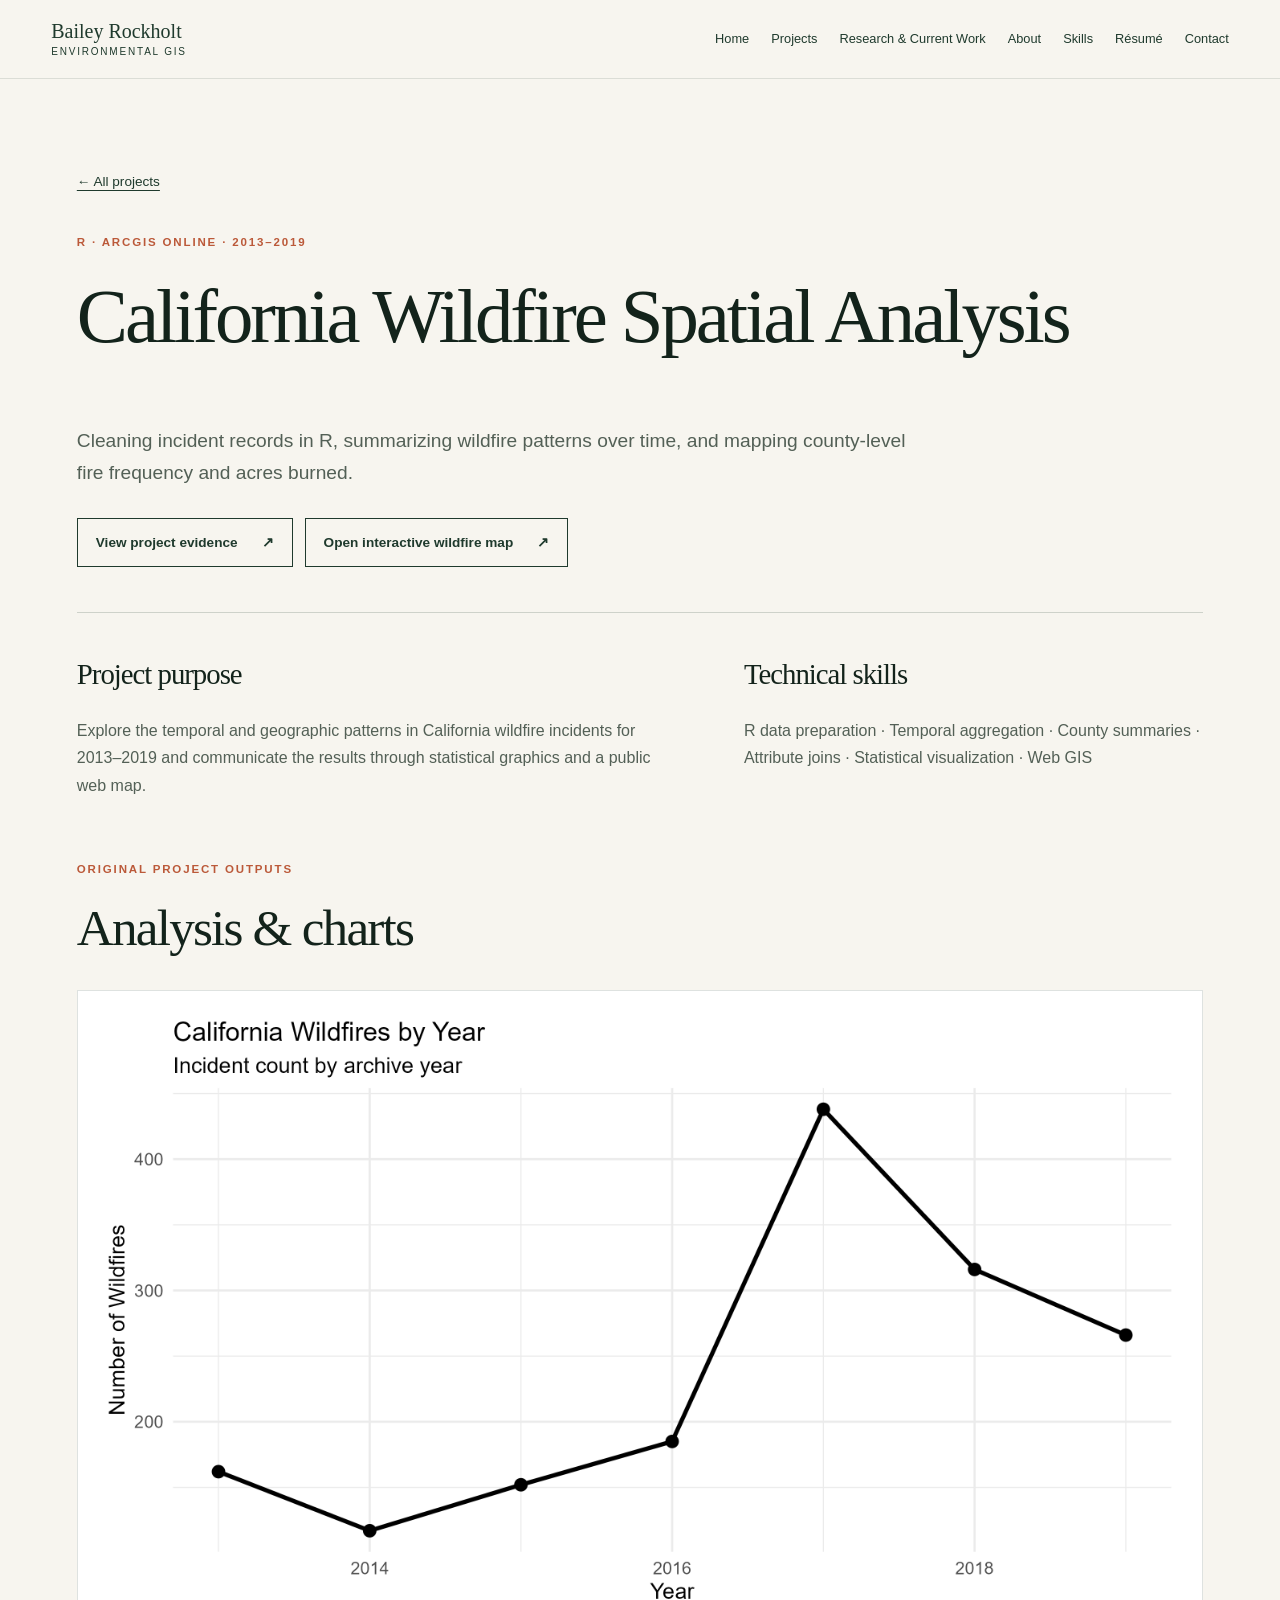
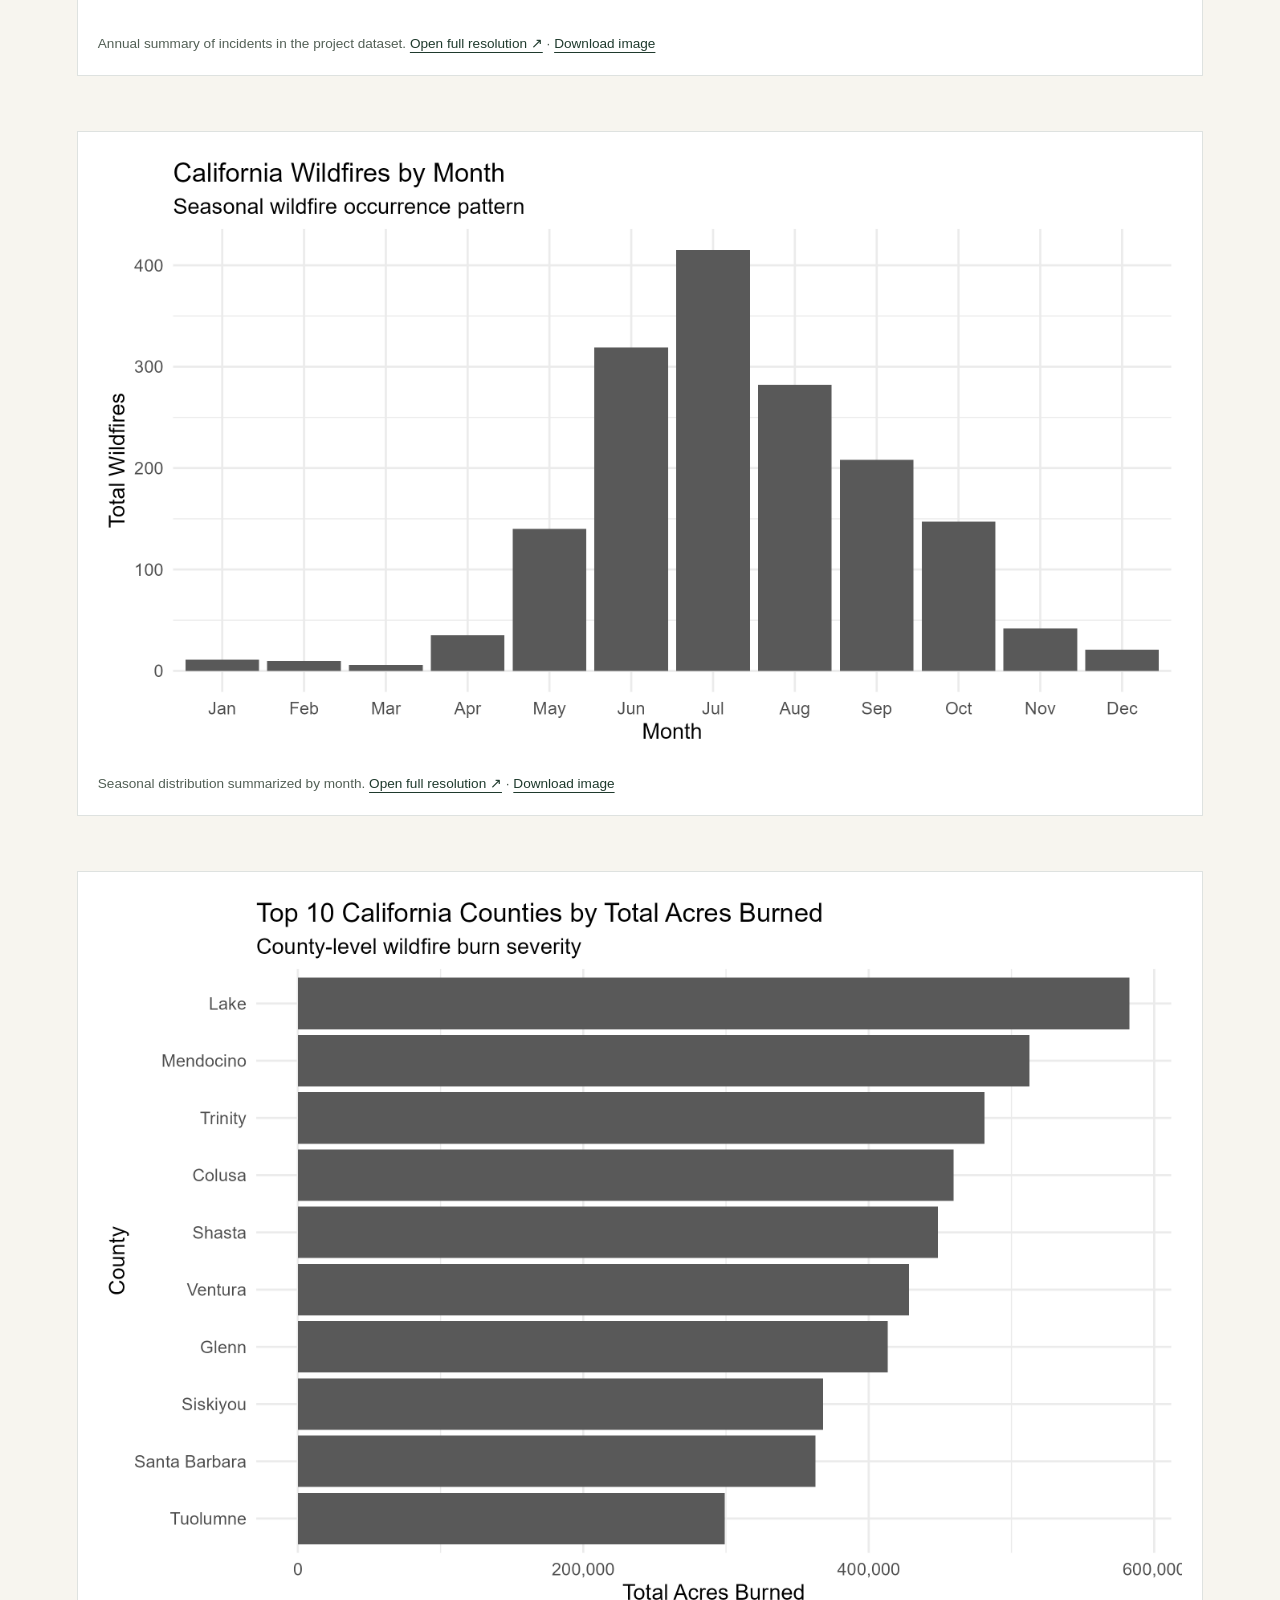
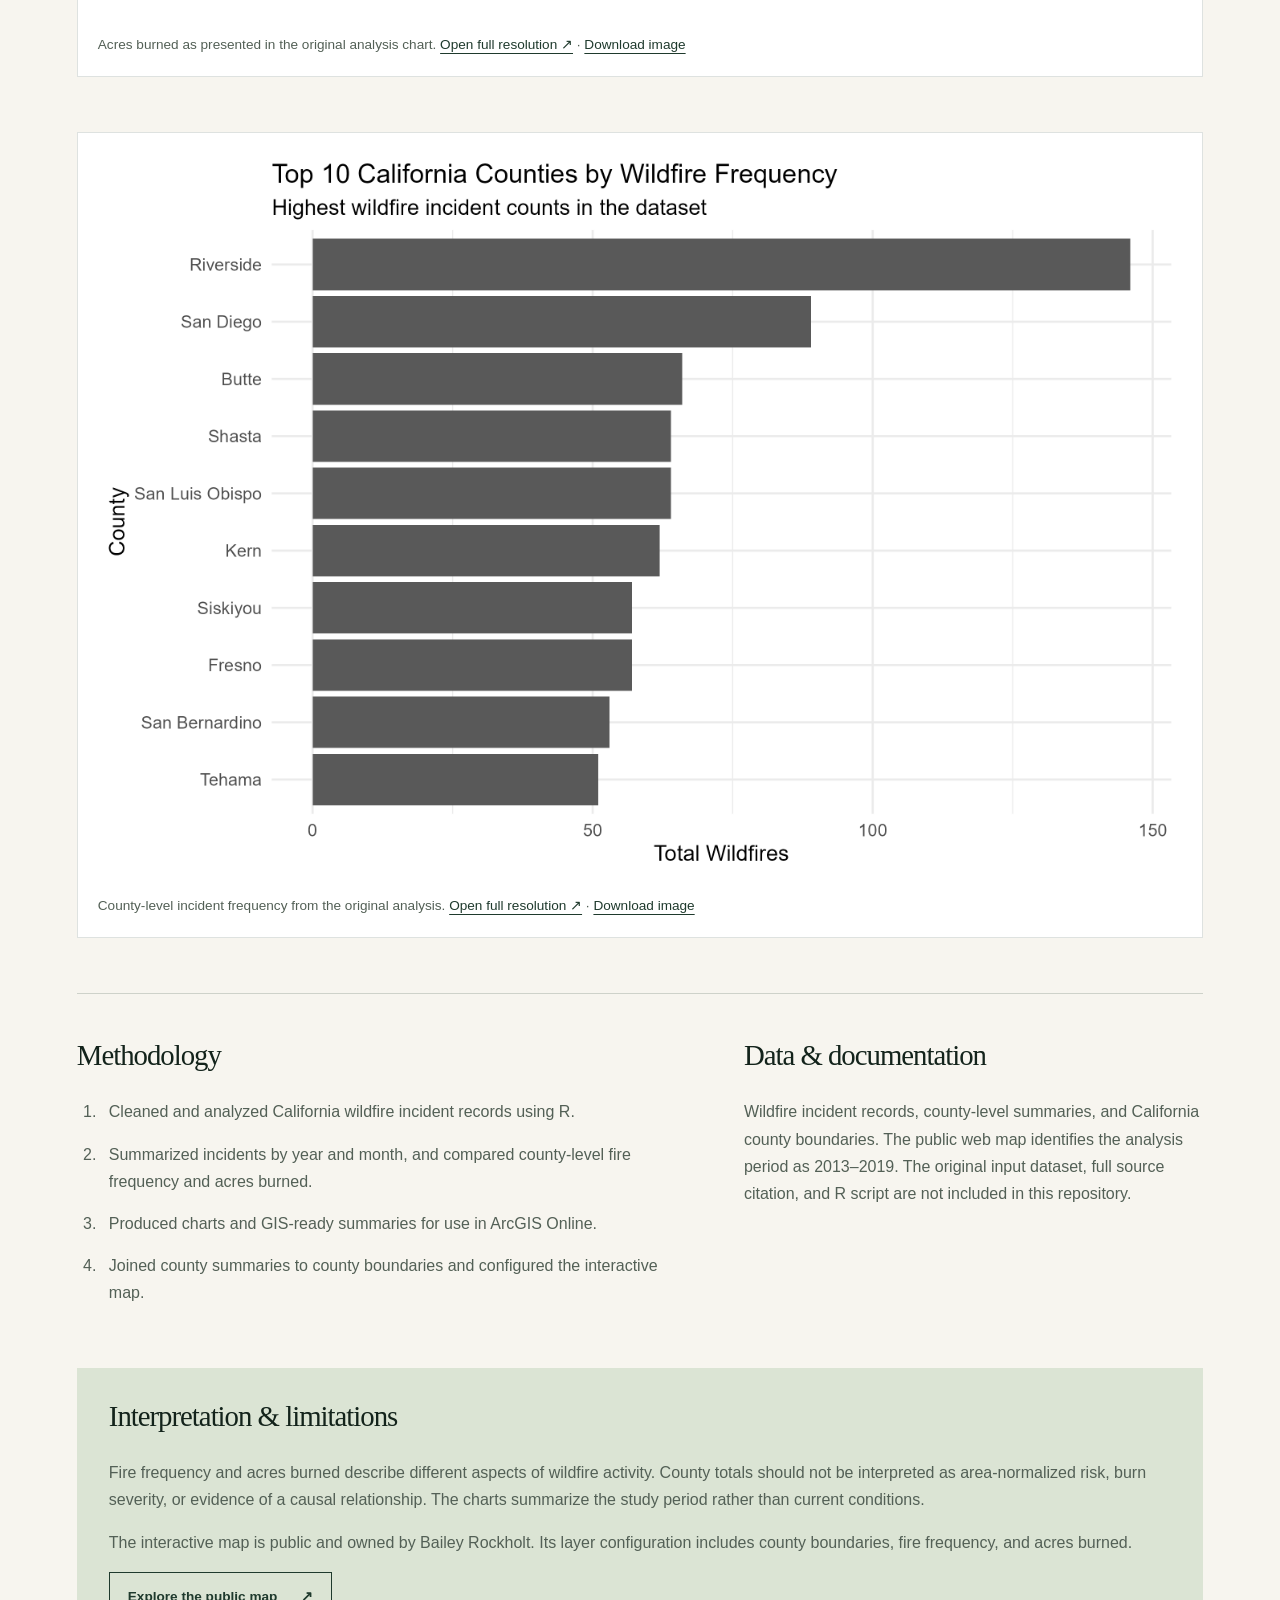
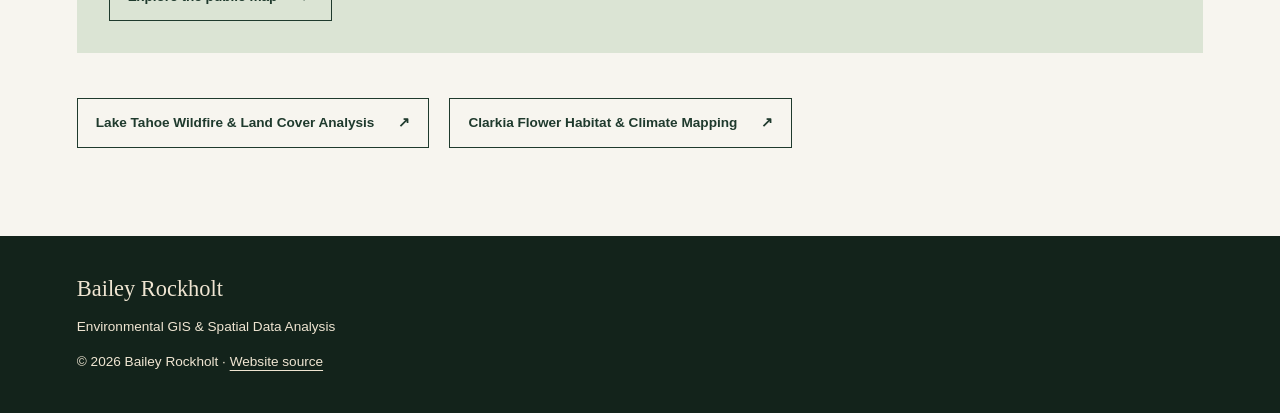
==== california-wildfire.html @ 1eaa4397 "Develop environmental GIS portfolio with detailed project case studies" ====
<!doctype html>
<html lang="en">
<head>
<meta charset="utf-8">
<meta name="viewport" content="width=device-width,initial-scale=1">
<meta name="description" content="Cleaning incident records in R, summarizing wildfire patterns over time, and mapping county-level fire frequency and acres burned.">
<meta name="theme-color" content="#1f3a2d">
<title>California Wildfire Spatial Analysis | Bailey Rockholt</title>
<link rel="stylesheet" href="style.css">
<script src="site.js" defer>
</script>
</head>
<body>
<a class="skip" href="#main">Skip to content</a>
<header class="site-header">
<nav aria-label="Main navigation">
<a class="brand" href="index.html">Bailey Rockholt<span>Environmental GIS</span>
</a>
<button class="menu-toggle" aria-expanded="false" aria-controls="navigation" hidden>Menu</button>
<div id="navigation" class="nav-links">
<a href="index.html">Home</a>
<a href="index.html#projects">Projects</a>
<a href="index.html#research">Research & Current Work</a>
<a href="index.html#about">About</a>
<a href="index.html#skills">Skills</a>
<a href="index.html#resume">Résumé</a>
<a href="index.html#contact">Contact</a>
</div>
</nav>
</header>
<main id="main">
<section class="section case-heading">
<a class="back" href="index.html#projects">← All projects</a>
<p class="eyebrow">R · ArcGIS Online · 2013–2019</p>
<h1>California Wildfire Spatial Analysis</h1>
<p class="lead">Cleaning incident records in R, summarizing wildfire patterns over time, and mapping county-level fire frequency and acres burned.</p>
<div class="actions">
<a class="button " href="#evidence">View project evidence <span aria-hidden="true">↗</span>
</a>
<a class="button " href="https://arcg.is/1vK0ru3">Open interactive wildfire map <span aria-hidden="true">↗</span>
</a>
</div>
</section>
<div class="section case-body">
<div class="case-summary">
<section>
<h2>Project purpose</h2>
<p>Explore the temporal and geographic patterns in California wildfire incidents for 2013–2019 and communicate the results through statistical graphics and a public web map.</p>
</section>
<aside>
<h2>Technical skills</h2>
<p>R data preparation · Temporal aggregation · County summaries · Attribute joins · Statistical visualization · Web GIS</p>
</aside>
</div>
<section id="evidence">
<p class="eyebrow">Original project outputs</p>
<h2>Analysis & charts</h2>
<figure class="map-figure">
<a href="wildfire_year_chart.png" target="_blank" rel="noopener" aria-label="View full-resolution image: Annual wildfire frequency">
<img src="wildfire_year_chart.png" alt="Annual wildfire frequency" loading="lazy">
</a>
<figcaption>Annual summary of incidents in the project dataset. <a href="wildfire_year_chart.png" target="_blank" rel="noopener">Open full resolution ↗</a> · <a href="wildfire_year_chart.png" download>Download image</a>
</figcaption>
</figure>
<figure class="map-figure">
<a href="wildfire_month_chart.png" target="_blank" rel="noopener" aria-label="View full-resolution image: Monthly wildfire frequency">
<img src="wildfire_month_chart.png" alt="Monthly wildfire frequency" loading="lazy">
</a>
<figcaption>Seasonal distribution summarized by month. <a href="wildfire_month_chart.png" target="_blank" rel="noopener">Open full resolution ↗</a> · <a href="wildfire_month_chart.png" download>Download image</a>
</figcaption>
</figure>
<figure class="map-figure">
<a href="wildfire_acres_burned_chart.png" target="_blank" rel="noopener" aria-label="View full-resolution image: Wildfire acres burned chart">
<img src="wildfire_acres_burned_chart.png" alt="Wildfire acres burned chart" loading="lazy">
</a>
<figcaption>Acres burned as presented in the original analysis chart. <a href="wildfire_acres_burned_chart.png" target="_blank" rel="noopener">Open full resolution ↗</a> · <a href="wildfire_acres_burned_chart.png" download>Download image</a>
</figcaption>
</figure>
<figure class="map-figure">
<a href="wildfire_county_frequency_chart.png" target="_blank" rel="noopener" aria-label="View full-resolution image: County wildfire frequency chart">
<img src="wildfire_county_frequency_chart.png" alt="County wildfire frequency chart" loading="lazy">
</a>
<figcaption>County-level incident frequency from the original analysis. <a href="wildfire_county_frequency_chart.png" target="_blank" rel="noopener">Open full resolution ↗</a> · <a href="wildfire_county_frequency_chart.png" download>Download image</a>
</figcaption>
</figure>
</section>
<div class="case-summary">
<section>
<h2>Methodology</h2>
<ol class="method">
<li>Cleaned and analyzed California wildfire incident records using R.</li>
<li>Summarized incidents by year and month, and compared county-level fire frequency and acres burned.</li>
<li>Produced charts and GIS-ready summaries for use in ArcGIS Online.</li>
<li>Joined county summaries to county boundaries and configured the interactive map.</li>
</ol>
</section>
<section>
<h2>Data & documentation</h2>
<p>Wildfire incident records, county-level summaries, and California county boundaries. The public web map identifies the analysis period as 2013–2019. The original input dataset, full source citation, and R script are not included in this repository.</p>
</section>
</div>
<section class="limits">
<h2>Interpretation & limitations</h2>
<p>Fire frequency and acres burned describe different aspects of wildfire activity. County totals should not be interpreted as area-normalized risk, burn severity, or evidence of a causal relationship. The charts summarize the study period rather than current conditions.</p>
<p>The interactive map is public and owned by Bailey Rockholt. Its layer configuration includes county boundaries, fire frequency, and acres burned.</p>
<a class="button " href="https://arcg.is/1vK0ru3">Explore the public map <span aria-hidden="true">↗</span>
</a>
</section>
<nav class="project-next" aria-label="Other projects">
<a class="button " href="lake-tahoe.html">Lake Tahoe Wildfire & Land Cover Analysis <span aria-hidden="true">↗</span>
</a>
<a class="button " href="clarkia-habitat.html">Clarkia Flower Habitat & Climate Mapping <span aria-hidden="true">↗</span>
</a>
</nav>
</div>
</main>
<footer>
<a href="index.html">Bailey Rockholt</a>
<p>Environmental GIS & Spatial Data Analysis</p>
<p>© 2026 Bailey Rockholt · <a href="https://github.com/baileyrockholt/Bailey-Rockholt-GIS-Portfolio">Website source</a>
</p>
</footer>
</body>
</html>
---- style.css ----
:root {
  --forest:#1f3a2d;
  --deep:#13231b;
  --sand:#efe5d2;
  --cream:#f7f5ef;
  --clay:#bb5939;
  --sage:#dbe4d4;
  --muted:#536056
}
* {
  box-sizing:border-box
}
html {
  scroll-behavior:smooth;
  scroll-padding-top:110px
}
body {
  margin:0;
  background:var(--cream);
  color:var(--deep);
  font:16px/1.7 'Segoe UI',Arial,sans-serif
}
a {
  color:var(--forest);
  text-underline-offset:4px
}
a:hover {
  text-decoration-thickness:2px
}
a:focus-visible,button:focus-visible {
  outline:3px solid var(--clay);
  outline-offset:5px
}
img {
  max-width:100%;
  height:auto;
  display:block
}
h1,h2,h3,p {
  margin-top:0
}
h1,h2,h3 {
  line-height:1.15
}
h1,h2 {
  font-family:Georgia,'Times New Roman',serif;
  font-weight:400
}
h2 {
  font-size:clamp(2.1rem,4vw,3.7rem);
  letter-spacing:-.035em;
  margin-bottom:26px
}
h3 {
  font-size:1.35rem
}
p {
  color:var(--muted)
}
.eyebrow {
  text-transform:uppercase;
  font-size:.72rem;
  font-weight:700;
  letter-spacing:.16em;
  color:var(--clay);
  margin-bottom:20px
}
.skip {
  position:absolute;
  top:-100px;
  left:20px;
  background:white;
  padding:12px;
  z-index:20
}
.skip:focus {
  top:10px
}
.site-header {
  background:var(--cream);
  position:sticky;
  top:0;
  z-index:10;
  border-bottom:1px solid #1f3a2d20
}
.site-header nav {
  max-width:1440px;
  margin:auto;
  padding:18px 4%;
  display:flex;
  align-items:center;
  justify-content:space-between;
  gap:30px
}
.brand {
  font-family:Georgia,serif;
  font-size:1.25rem;
  text-decoration:none;
  white-space:nowrap;
  line-height:1.3
}
.brand span {
  display:block;
  font:10px/1.6 'Segoe UI',sans-serif;
  text-transform:uppercase;
  letter-spacing:.18em
}
.nav-links {
  display:flex;
  gap:22px;
  align-items:center
}
.nav-links a {
  font-size:.8rem;
  text-decoration:none
}
.nav-links a:hover {
  color:var(--clay)
}
.menu-toggle {
  font:inherit;
  background:none;
  border:1px solid var(--forest);
  padding:7px 13px;
  color:var(--forest)
}
.menu-toggle[hidden] {
  display:none
}
.hero {
  min-height:700px;
  min-height:min(820px,89svh);
  position:relative;
  display:flex;
  align-items:center;
  background:linear-gradient(90deg,rgba(19,35,27,.83),rgba(19,35,27,.18)),url('hero-outdoors.jpeg') center 45%/cover;
  color:var(--cream);
  padding:75px max(6%,calc((100vw - 1240px)/2))
}
.hero h1 {
  font-size:clamp(4.5rem,9vw,8.8rem);
  letter-spacing:-.055em;
  line-height:.95;
  margin:0 0 30px
}
.hero .eyebrow {
  color:var(--sand)
}
.hero-intro {
  color:var(--cream);
  font-size:clamp(1rem,1.6vw,1.25rem);
  line-height:1.6
}
.hero-caption {
  position:absolute;
  bottom:22px;
  right:6%;
  color:var(--sand);
  font-size:.7rem;
  letter-spacing:.08em
}
.actions {
  display:flex;
  gap:12px;
  flex-wrap:wrap;
  margin-top:28px
}
.button {
  display:inline-flex;
  align-items:center;
  justify-content:space-between;
  gap:24px;
  border:1px solid var(--forest);
  padding:12px 18px;
  color:var(--forest);
  font-size:.85rem;
  font-weight:600;
  text-decoration:none;
  transition:background .18s,color .18s
}
.button:hover {
  background:var(--forest);
  color:var(--cream)
}
.button.light {
  background:var(--sand);
  border-color:var(--sand);
  color:var(--deep)
}
.button.outline {
  color:var(--cream);
  border-color:var(--sand)
}
.button.light:hover {
  background:var(--cream)
}
.button.outline:hover {
  background:var(--forest)
}
.section {
  width:min(1240px,88%);
  margin:auto;
  padding:88px 0
}
.introduction {
  display:grid;
  grid-template-columns:1fr 1fr;
  gap:0 80px;
  border-bottom:1px solid #1f3a2d30
}
.introduction .eyebrow {
  grid-column:1/-1
}
.introduction p:last-child {
  align-self:center;
  font-size:1.1rem
}
.section-heading {
  display:flex;
  justify-content:space-between;
  align-items:end;
  margin-bottom:32px;
  gap:20px
}
.section-heading h2 {
  margin-bottom:0
}
.section-heading>p {
  font-size:.9rem;
  margin:0
}
.projects {
  display:grid;
  gap:32px
}
.project-card {
  display:grid;
  grid-template-columns:1.1fr 1fr;
  background:white;
  border:1px solid #1f3a2d20
}
.project-image {
  display:flex;
  align-items:center;
  justify-content:center;
  background:var(--sage);
  padding:24px;
  min-height:330px
}
.project-image img {
  width:100%;
  height:320px;
  object-fit:contain;
  transition:transform .25s
}
.project-image:hover img {
  transform:scale(1.02)
}
.project-copy {
  align-self:center;
  padding:38px
}
.project-copy h3 {
  font:400 clamp(1.6rem,2.7vw,2.4rem)/1.15 Georgia,serif
}
.project-copy h3 a {
  text-decoration:none
}
.project-copy .eyebrow {
  font-size:.65rem
}
.web-map {
  margin-top:40px;
  padding:32px;
  background:var(--sand);
  display:flex;
  gap:40px;
  align-items:center;
  justify-content:space-between
}
.web-map>div {
  max-width:750px
}
.web-map .button {
  flex-shrink:0
}
.web-map p:last-child {
  margin:0
}
.research-band {
  background:var(--forest);
  color:var(--cream)
}
.research-band p {
  color:var(--sage)
}
.research-band .eyebrow {
  color:var(--sand)
}
.research-grid {
  display:grid;
  grid-template-columns:1.4fr 1fr 1fr;
  gap:38px;
  margin-top:46px
}
.research-grid article {
  border-top:1px solid #dbe4d460;
  padding-top:24px
}
.status {
  font-size:.7rem;
  text-transform:uppercase;
  letter-spacing:.08em
}
.future {
  margin-top:40px;
  padding-top:32px;
  border-top:1px solid #dbe4d460
}
.future p {
  max-width:1000px
}
.about-grid {
  display:grid;
  grid-template-columns:1fr 1fr;
  gap:90px
}
.record-list {
  list-style:none;
  padding:0;
  margin-bottom:36px
}
.record-list li {
  padding:13px 0;
  border-bottom:1px solid #1f3a2d25
}
.record-list strong,.record-list span {
  display:block
}
.record-list span {
  font-size:.9rem;
  color:var(--muted)
}
.skills {
  border-top:1px solid #1f3a2d30
}
.skill-columns {
  display:grid;
  grid-template-columns:repeat(3,1fr);
  gap:45px
}
.skill-columns h3 {
  font-size:1.1rem
}
.resume {
  display:flex;
  align-items:center;
  justify-content:space-between;
  gap:30px;
  padding:40px;
  background:var(--sand)
}
.resume h2 {
  font-size:2.3rem
}
.resume p:last-child {
  margin:0
}
.resume .button {
  flex-shrink:0
}
.contact {
  padding-top:100px;
  padding-bottom:100px
}
.email {
  font:clamp(1.2rem,3.5vw,2.6rem)/1.6 Georgia,serif;
  overflow-wrap:anywhere
}
footer {
  background:var(--deep);
  color:var(--sand);
  padding:40px 6%;
  font-size:.85rem
}
footer a,footer p {
  color:var(--sand)
}
footer>a {
  font:1.4rem Georgia,serif;
  text-decoration:none
}
footer p {
  margin:12px 0 0
}
.case-heading {
  padding-bottom:45px
}
.back {
  display:inline-block;
  margin-bottom:40px;
  font-size:.85rem
}
.case-heading h1 {
  font-size:clamp(2.6rem,6vw,5.3rem);
  max-width:1000px;
  letter-spacing:-.04em
}
.lead {
  font-size:1.2rem;
  max-width:850px
}
.case-body {
  padding-top:0
}
.case-summary {
  display:grid;
  grid-template-columns:1.3fr 1fr;
  gap:70px;
  padding:45px 0;
  border-top:1px solid #1f3a2d30
}
.case-summary h2,.limits h2 {
  font-size:1.8rem
}
.map-figure {
  margin:32px 0 55px;
  background:white;
  border:1px solid #1f3a2d25;
  padding:20px
}
.map-figure img {
  margin:auto;
  max-height:1100px;
  object-fit:contain
}
.map-figure figcaption {
  font-size:.85rem;
  padding:18px 0 0;
  color:var(--muted)
}
.map-figure figcaption a {
  white-space:nowrap
}
.method {
  padding-left:24px;
  color:var(--muted)
}
.method li {
  padding-left:8px;
  margin-bottom:15px
}
.limits {
  background:var(--sage);
  padding:32px
}
.project-next {
  display:flex;
  flex-wrap:wrap;
  gap:20px;
  margin-top:45px
}
@media(min-width:1101px) {
  .menu-toggle {
  display:none
}

}
@media(max-width:1100px) {
  .site-header nav {
  flex-wrap:wrap;
  gap:12px
}
.nav-links {
  width:100%;
  flex-wrap:wrap;
  gap:14px
}
.js .nav-links {
  display:none
}
.js .menu-toggle[aria-expanded=true]+.nav-links {
  display:flex
}
.research-grid {
  grid-template-columns:1fr 1fr
}
.research-grid article:first-child {
  grid-column:1/-1
}

}
@media(max-width:700px) {
  html {
  scroll-padding-top:90px
}
.hero {
  min-height:650px;
  padding:65px 6% 90px;
  background-position:60% center
}
.hero-caption {
  left:6%;
  right:auto;
  font-size:.63rem
}
.section {
  padding:56px 0
}
.introduction,.project-card,.about-grid,.skill-columns,.case-summary,.research-grid {
  grid-template-columns:1fr;
  gap:25px
}
.introduction .eyebrow {
  grid-column:auto
}
.section-heading,.web-map,.resume {
  display:block
}
.section-heading>p {
  margin-top:20px
}
.project-image {
  min-height:0;
  padding:16px
}
.project-image img {
  height:280px
}
.project-copy {
  padding:26px
}
.web-map {
  padding:26px
}
.web-map .button,.resume .button {
  margin-top:24px
}
.research-grid article:first-child {
  grid-column:auto
}
.resume {
  padding:28px
}
.map-figure {
  padding:10px;
  margin-bottom:35px
}
.map-figure figcaption a {
  white-space:normal
}
.case-heading {
  padding-bottom:30px
}
.case-summary {
  padding:32px 0
}
.limits {
  padding:24px
}
.case-heading h1 {
  overflow-wrap:anywhere
}
.contact {
  padding-bottom:70px
}

}
@media(prefers-reduced-motion:reduce) {
  html {
  scroll-behavior:auto
}
*,*::before,*::after {
  transition:none!important;
  animation:none!important
}

}
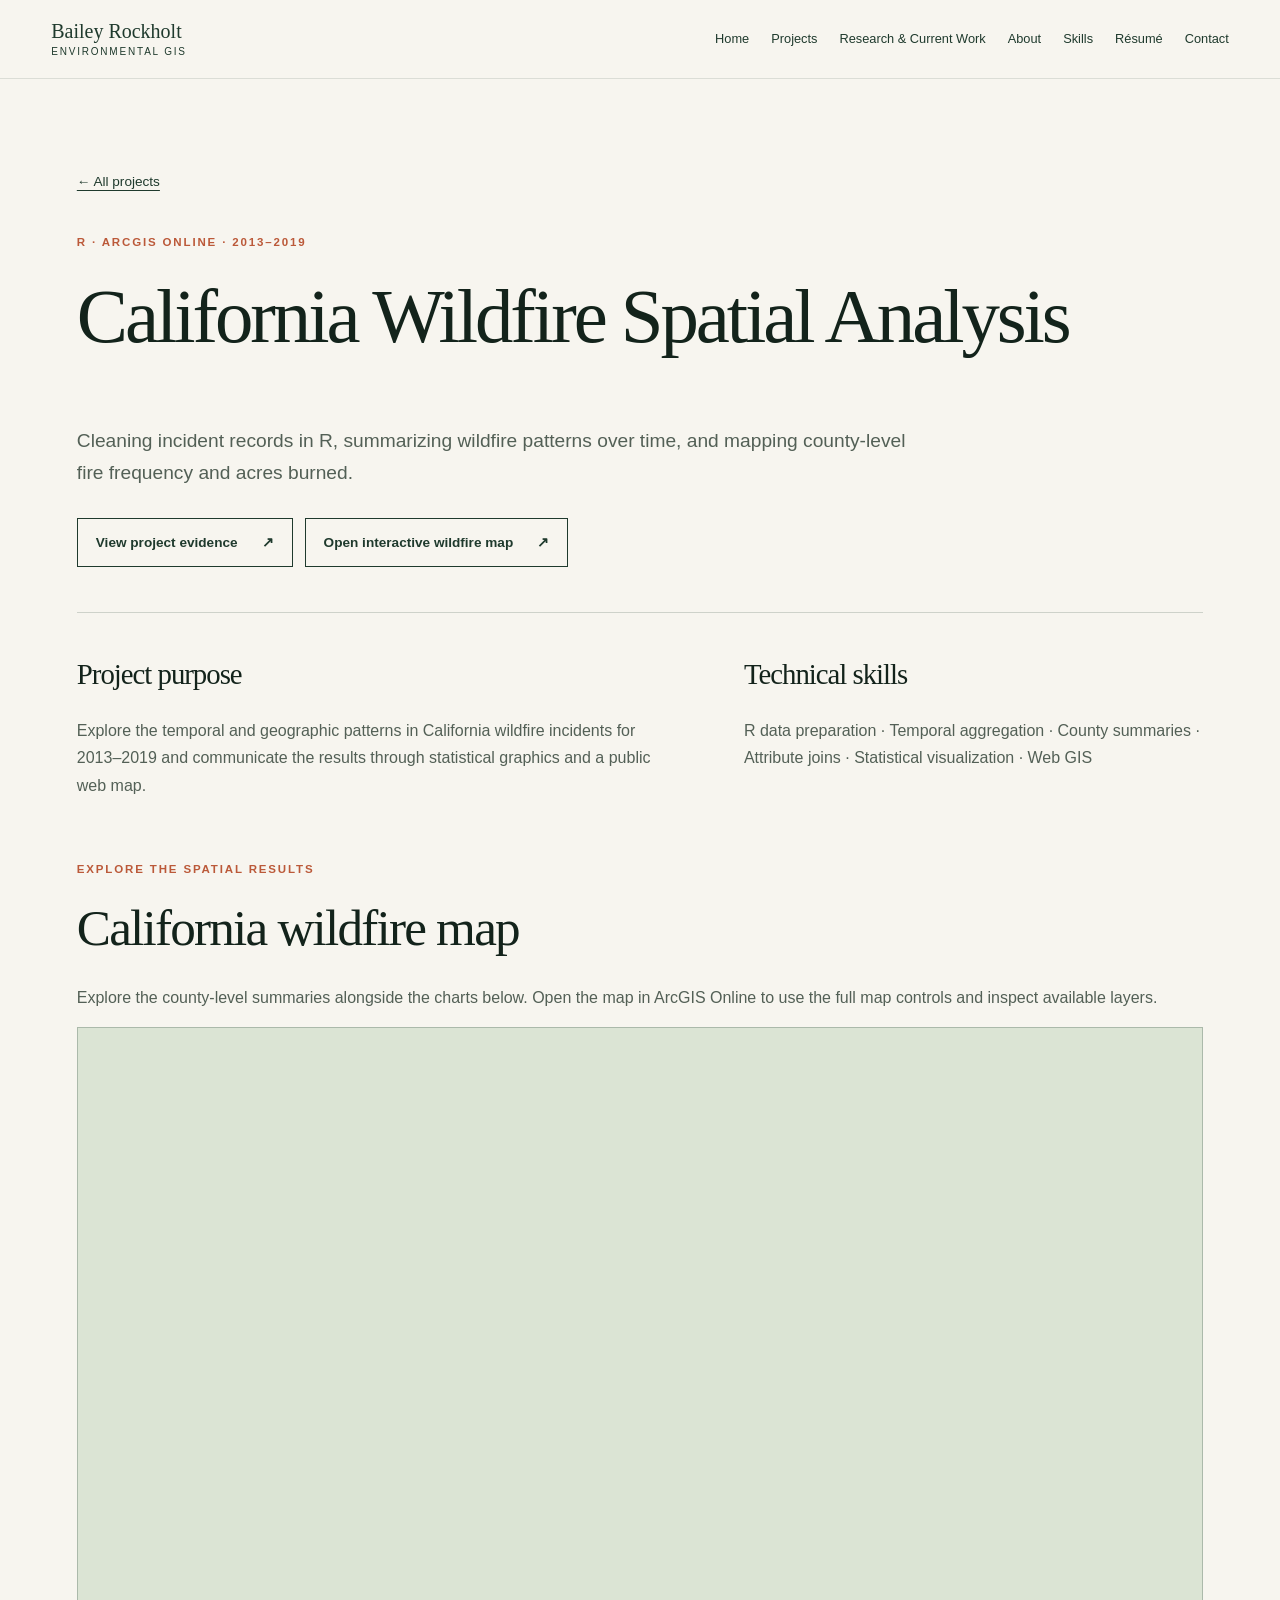
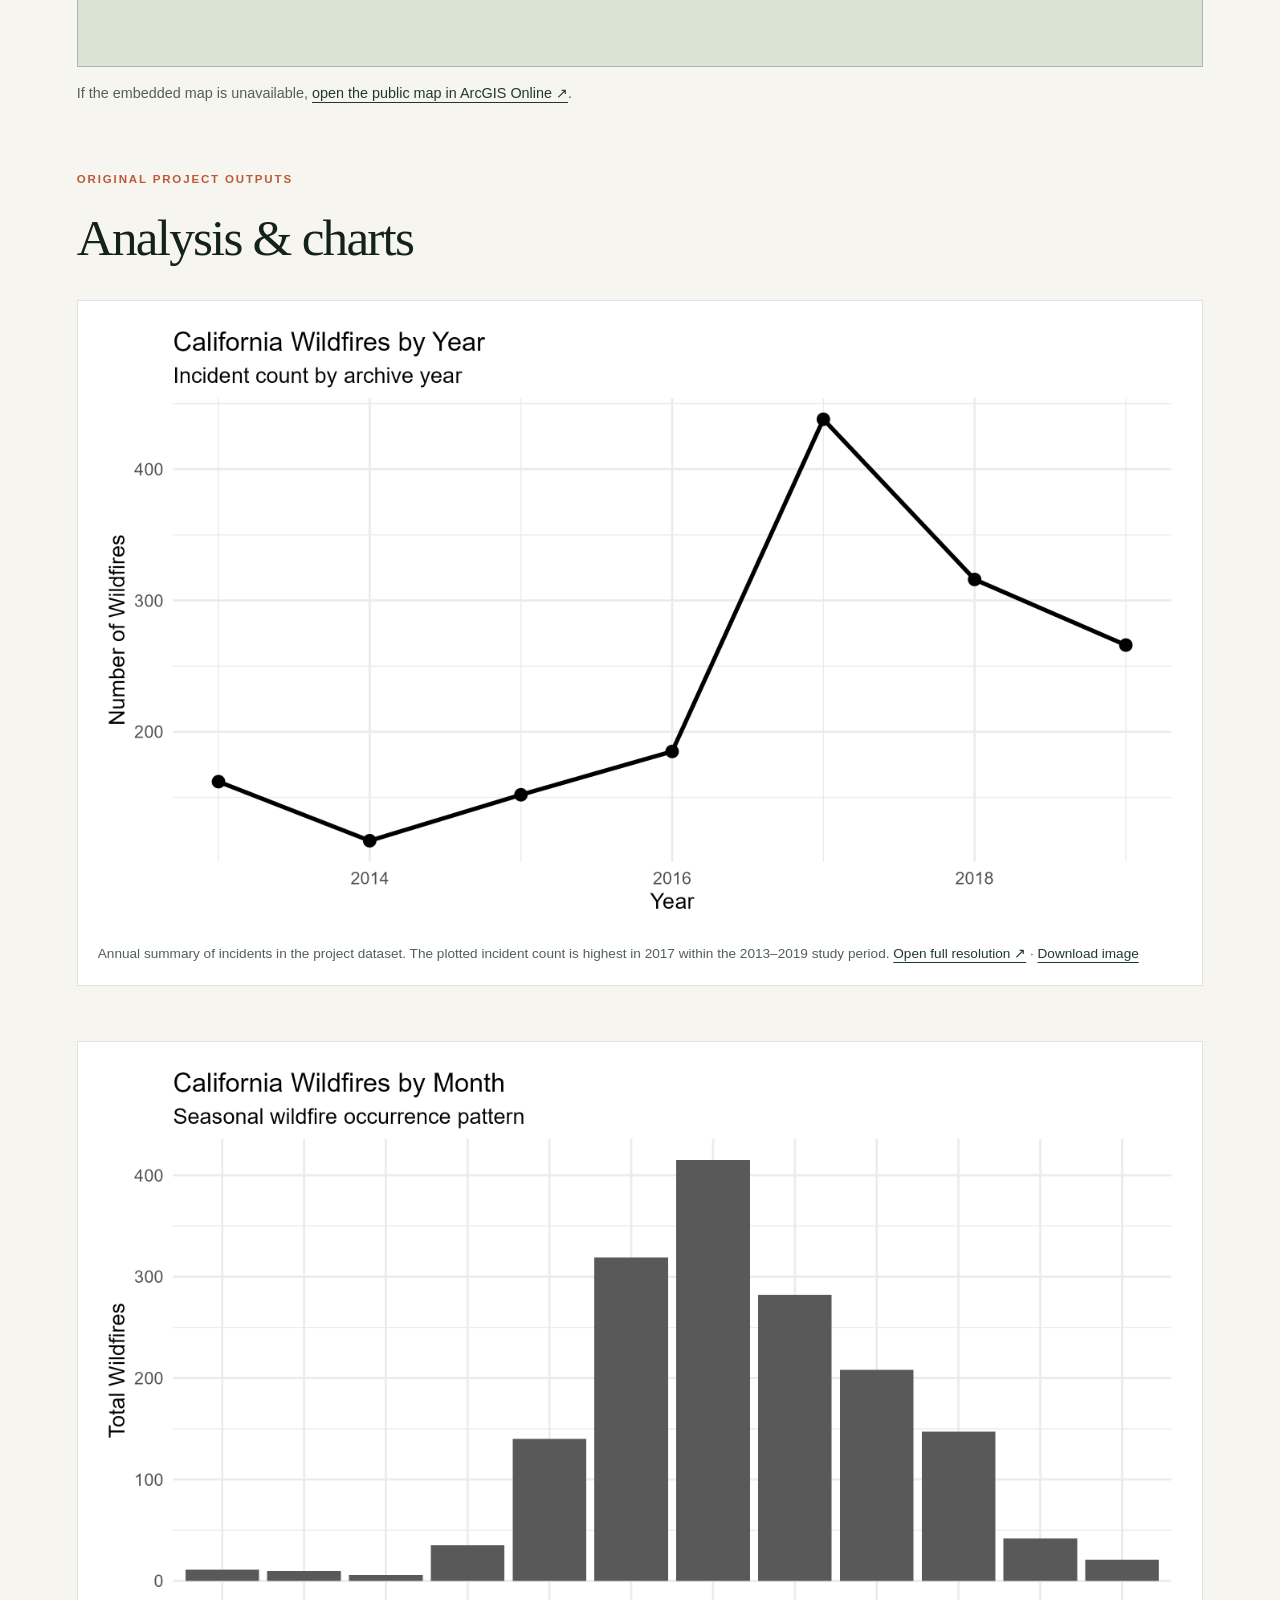
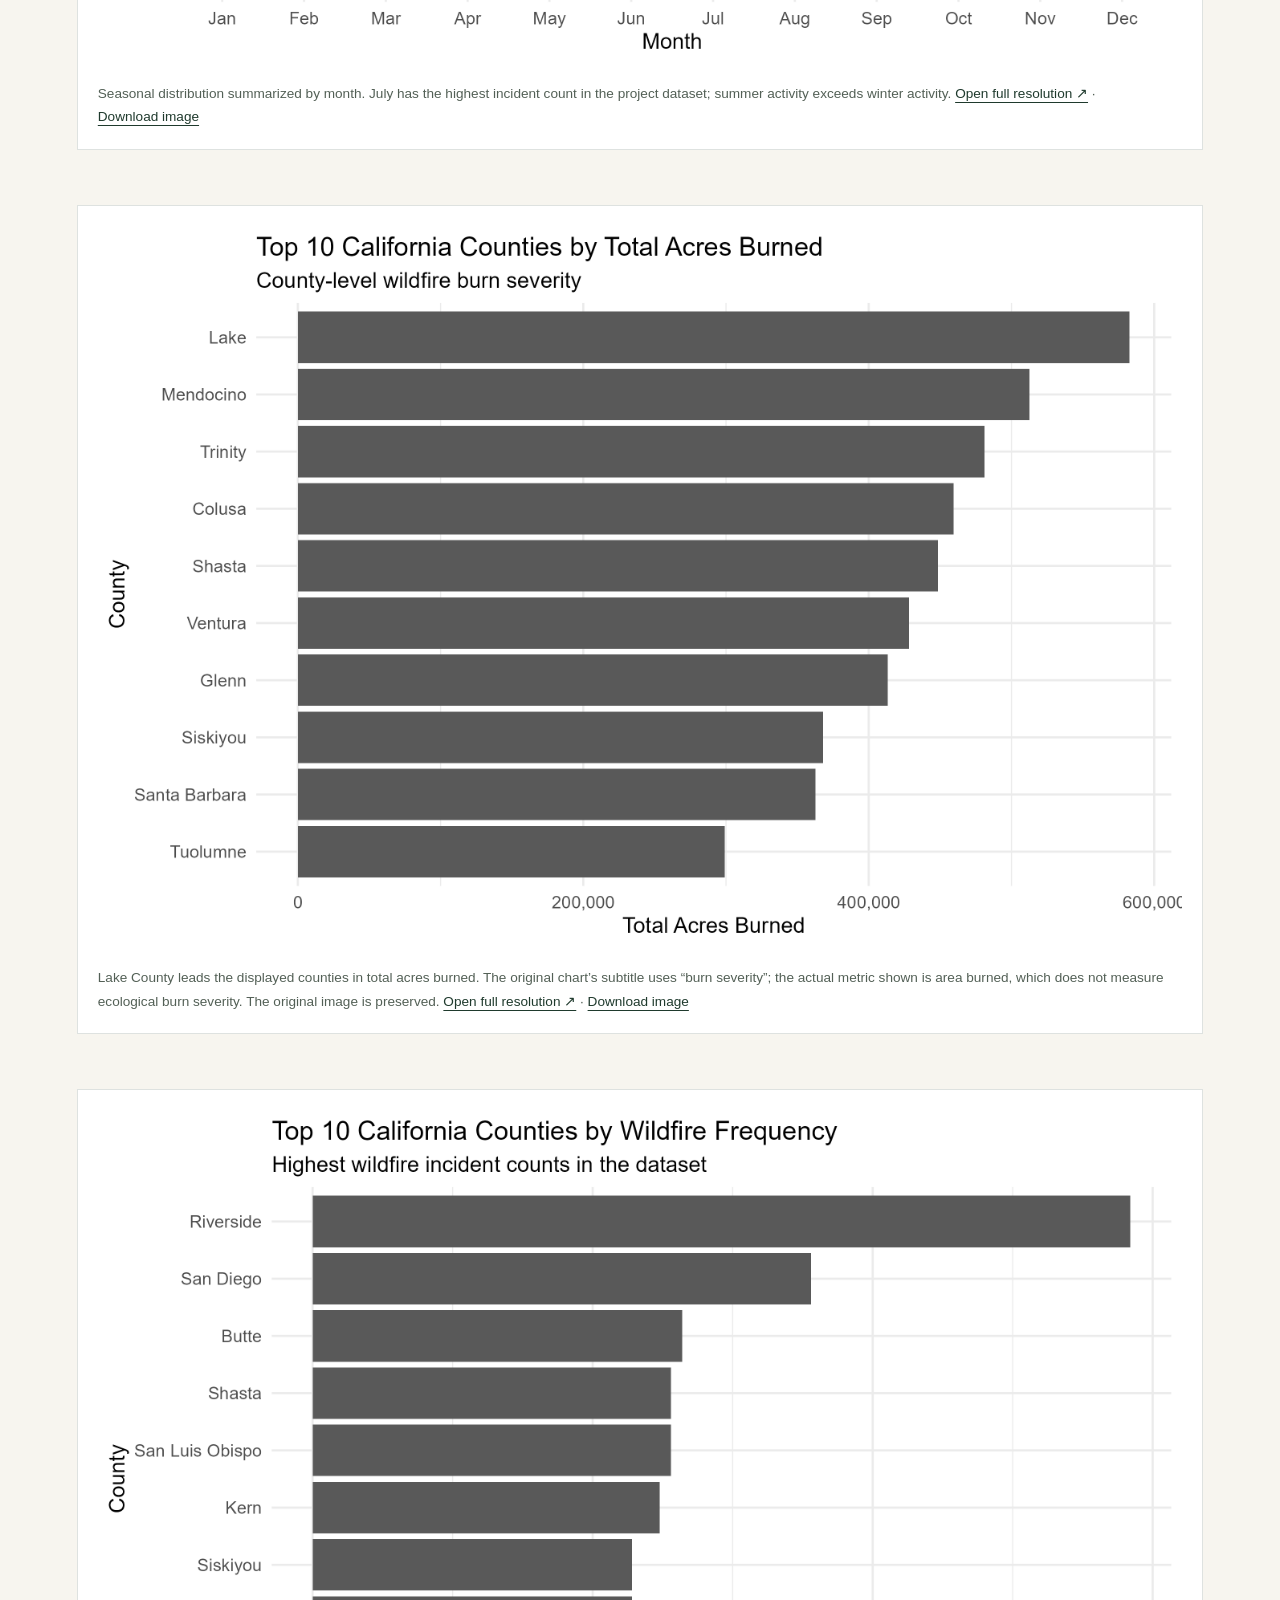
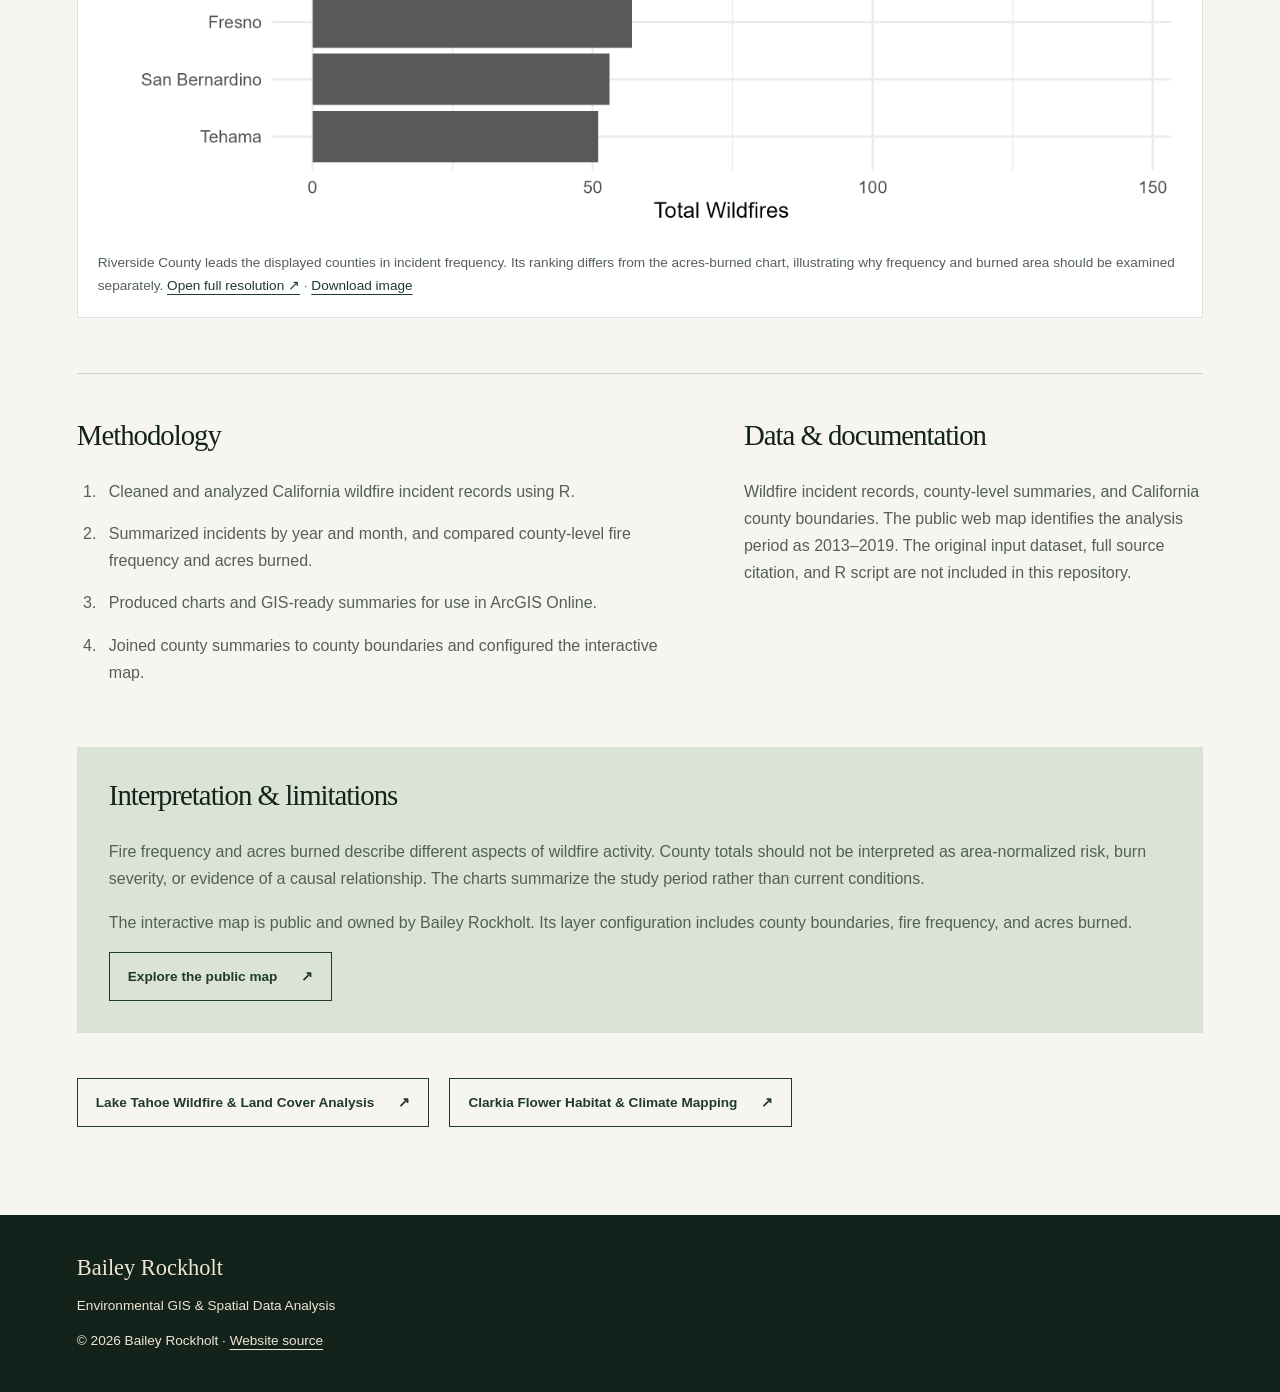
==== commit 3b6660df: "Add interactive wildfire map and evidence-based case study interpretation" ====
--- a/california-wildfire.html
+++ b/california-wildfire.html
@@ -52,6 +52,13 @@
 <p>R data preparation · Temporal aggregation · County summaries · Attribute joins · Statistical visualization · Web GIS</p>
 </aside>
 </div>
+<section class="interactive-project" aria-labelledby="interactive-title">
+<p class="eyebrow">Explore the spatial results</p>
+<h2 id="interactive-title">California wildfire map</h2>
+<p>Explore the county-level summaries alongside the charts below. Open the map in ArcGIS Online to use the full map controls and inspect available layers.</p>
+<iframe class="map-embed" title="Bailey Rockholt's California Wildfire Analysis, 2013–2019" src="https://www.arcgis.com/apps/Embed/index.html?webmap=9f0e311728474400ae384e9b4a210f7d&amp;extent=-124.8,32.2,-113.7,42.2&amp;zoom=true&amp;scale=true&amp;legend=true&amp;disable_scroll=true&amp;theme=light" loading="lazy" allowfullscreen></iframe>
+<p class="map-help">If the embedded map is unavailable, <a href="https://arcg.is/1vK0ru3" target="_blank" rel="noopener">open the public map in ArcGIS Online ↗</a>.</p>
+</section>
 <section id="evidence">
 <p class="eyebrow">Original project outputs</p>
 <h2>Analysis & charts</h2>
@@ -59,28 +66,28 @@
 <a href="wildfire_year_chart.png" target="_blank" rel="noopener" aria-label="View full-resolution image: Annual wildfire frequency">
 <img src="wildfire_year_chart.png" alt="Annual wildfire frequency" loading="lazy">
 </a>
-<figcaption>Annual summary of incidents in the project dataset. <a href="wildfire_year_chart.png" target="_blank" rel="noopener">Open full resolution ↗</a> · <a href="wildfire_year_chart.png" download>Download image</a>
+<figcaption>Annual summary of incidents in the project dataset. The plotted incident count is highest in 2017 within the 2013–2019 study period. <a href="wildfire_year_chart.png" target="_blank" rel="noopener">Open full resolution ↗</a> · <a href="wildfire_year_chart.png" download>Download image</a>
 </figcaption>
 </figure>
 <figure class="map-figure">
 <a href="wildfire_month_chart.png" target="_blank" rel="noopener" aria-label="View full-resolution image: Monthly wildfire frequency">
 <img src="wildfire_month_chart.png" alt="Monthly wildfire frequency" loading="lazy">
 </a>
-<figcaption>Seasonal distribution summarized by month. <a href="wildfire_month_chart.png" target="_blank" rel="noopener">Open full resolution ↗</a> · <a href="wildfire_month_chart.png" download>Download image</a>
+<figcaption>Seasonal distribution summarized by month. July has the highest incident count in the project dataset; summer activity exceeds winter activity. <a href="wildfire_month_chart.png" target="_blank" rel="noopener">Open full resolution ↗</a> · <a href="wildfire_month_chart.png" download>Download image</a>
 </figcaption>
 </figure>
 <figure class="map-figure">
 <a href="wildfire_acres_burned_chart.png" target="_blank" rel="noopener" aria-label="View full-resolution image: Wildfire acres burned chart">
 <img src="wildfire_acres_burned_chart.png" alt="Wildfire acres burned chart" loading="lazy">
 </a>
-<figcaption>Acres burned as presented in the original analysis chart. <a href="wildfire_acres_burned_chart.png" target="_blank" rel="noopener">Open full resolution ↗</a> · <a href="wildfire_acres_burned_chart.png" download>Download image</a>
+<figcaption>Lake County leads the displayed counties in total acres burned. The original chart’s subtitle uses “burn severity”; the actual metric shown is area burned, which does not measure ecological burn severity. The original image is preserved. <a href="wildfire_acres_burned_chart.png" target="_blank" rel="noopener">Open full resolution ↗</a> · <a href="wildfire_acres_burned_chart.png" download>Download image</a>
 </figcaption>
 </figure>
 <figure class="map-figure">
 <a href="wildfire_county_frequency_chart.png" target="_blank" rel="noopener" aria-label="View full-resolution image: County wildfire frequency chart">
 <img src="wildfire_county_frequency_chart.png" alt="County wildfire frequency chart" loading="lazy">
 </a>
-<figcaption>County-level incident frequency from the original analysis. <a href="wildfire_county_frequency_chart.png" target="_blank" rel="noopener">Open full resolution ↗</a> · <a href="wildfire_county_frequency_chart.png" download>Download image</a>
+<figcaption>Riverside County leads the displayed counties in incident frequency. Its ranking differs from the acres-burned chart, illustrating why frequency and burned area should be examined separately. <a href="wildfire_county_frequency_chart.png" target="_blank" rel="noopener">Open full resolution ↗</a> · <a href="wildfire_county_frequency_chart.png" download>Download image</a>
 </figcaption>
 </figure>
 </section>
--- a/style.css
+++ b/style.css
@@ -576,3 +576,9 @@
 }
 
 }
+
+/* Interactive project map */
+.interactive-project { margin: 0 0 64px; }
+.map-embed { display: block; width: 100%; height: 640px; border: 1px solid #1f3a2d40; background: var(--sage); }
+.map-help { margin-top: 14px; font-size: .9rem; }
+@media (max-width: 700px) { .map-embed { height: 480px; } }
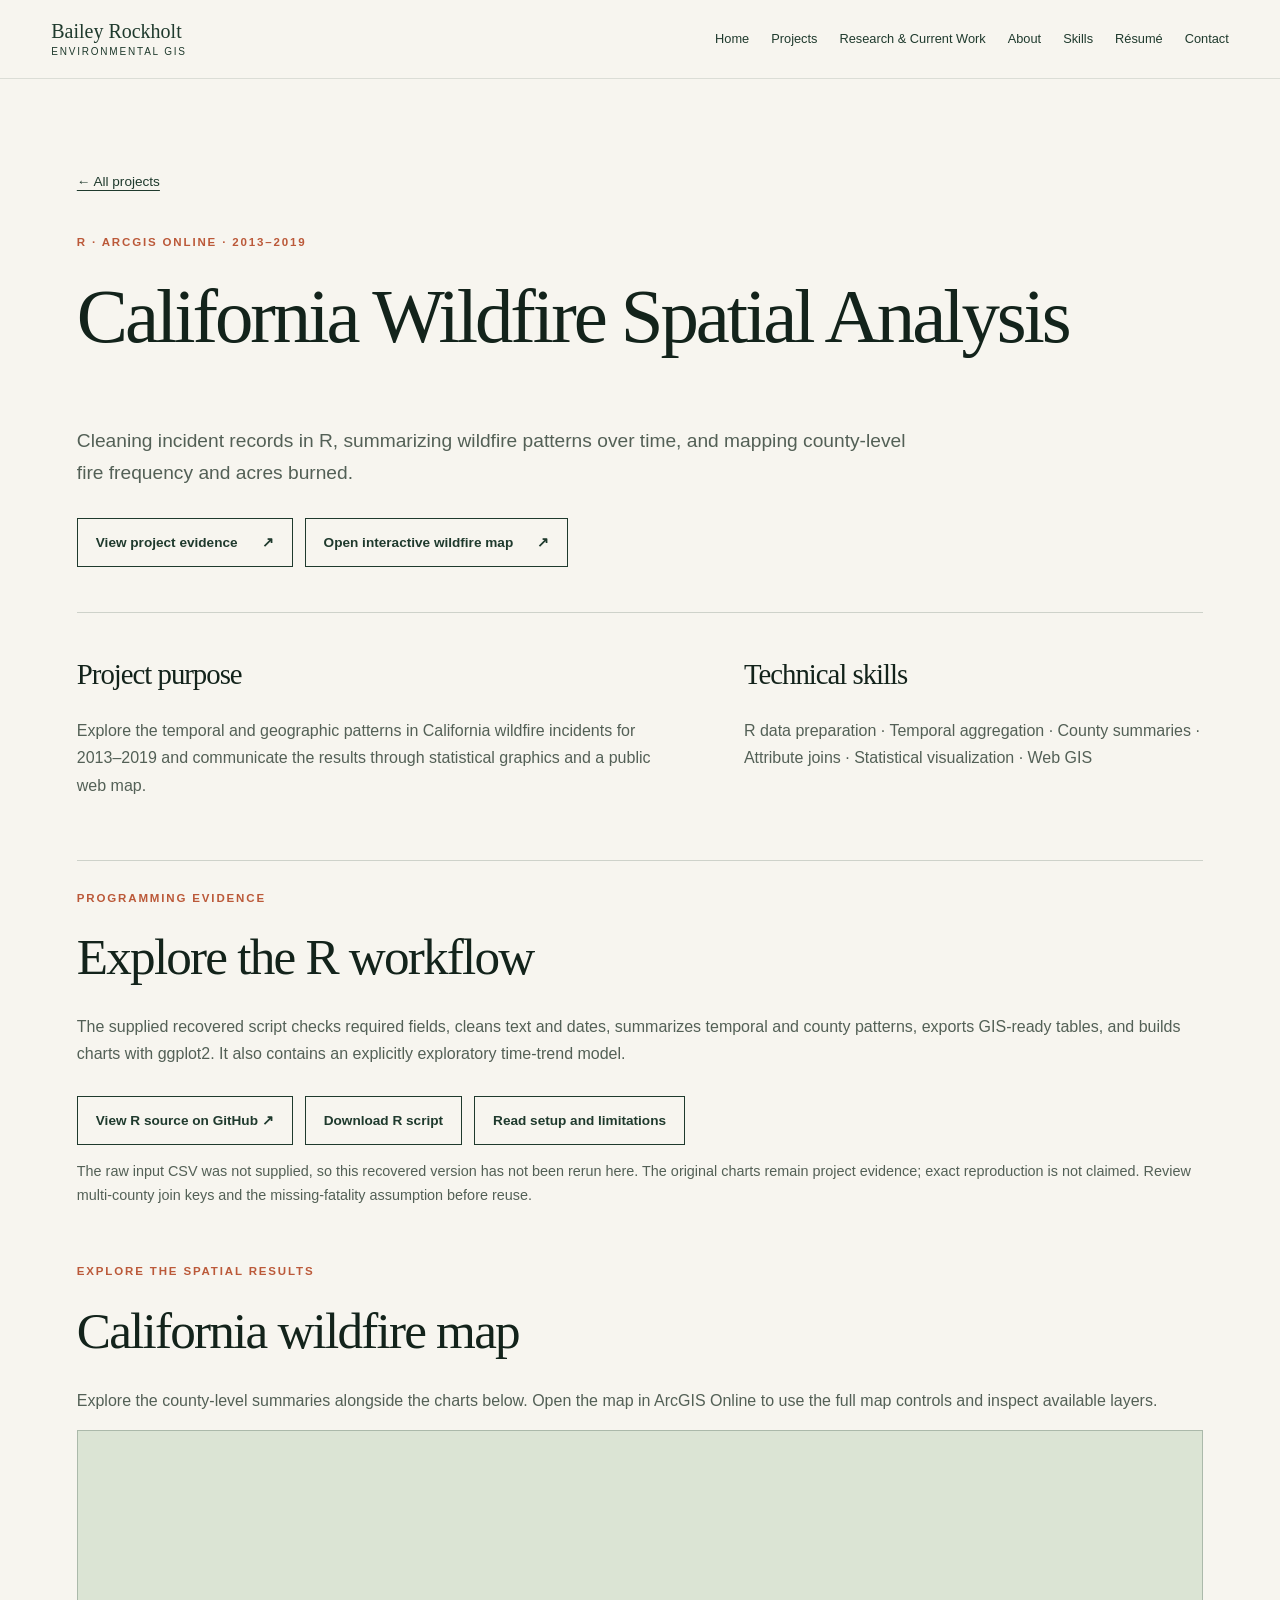
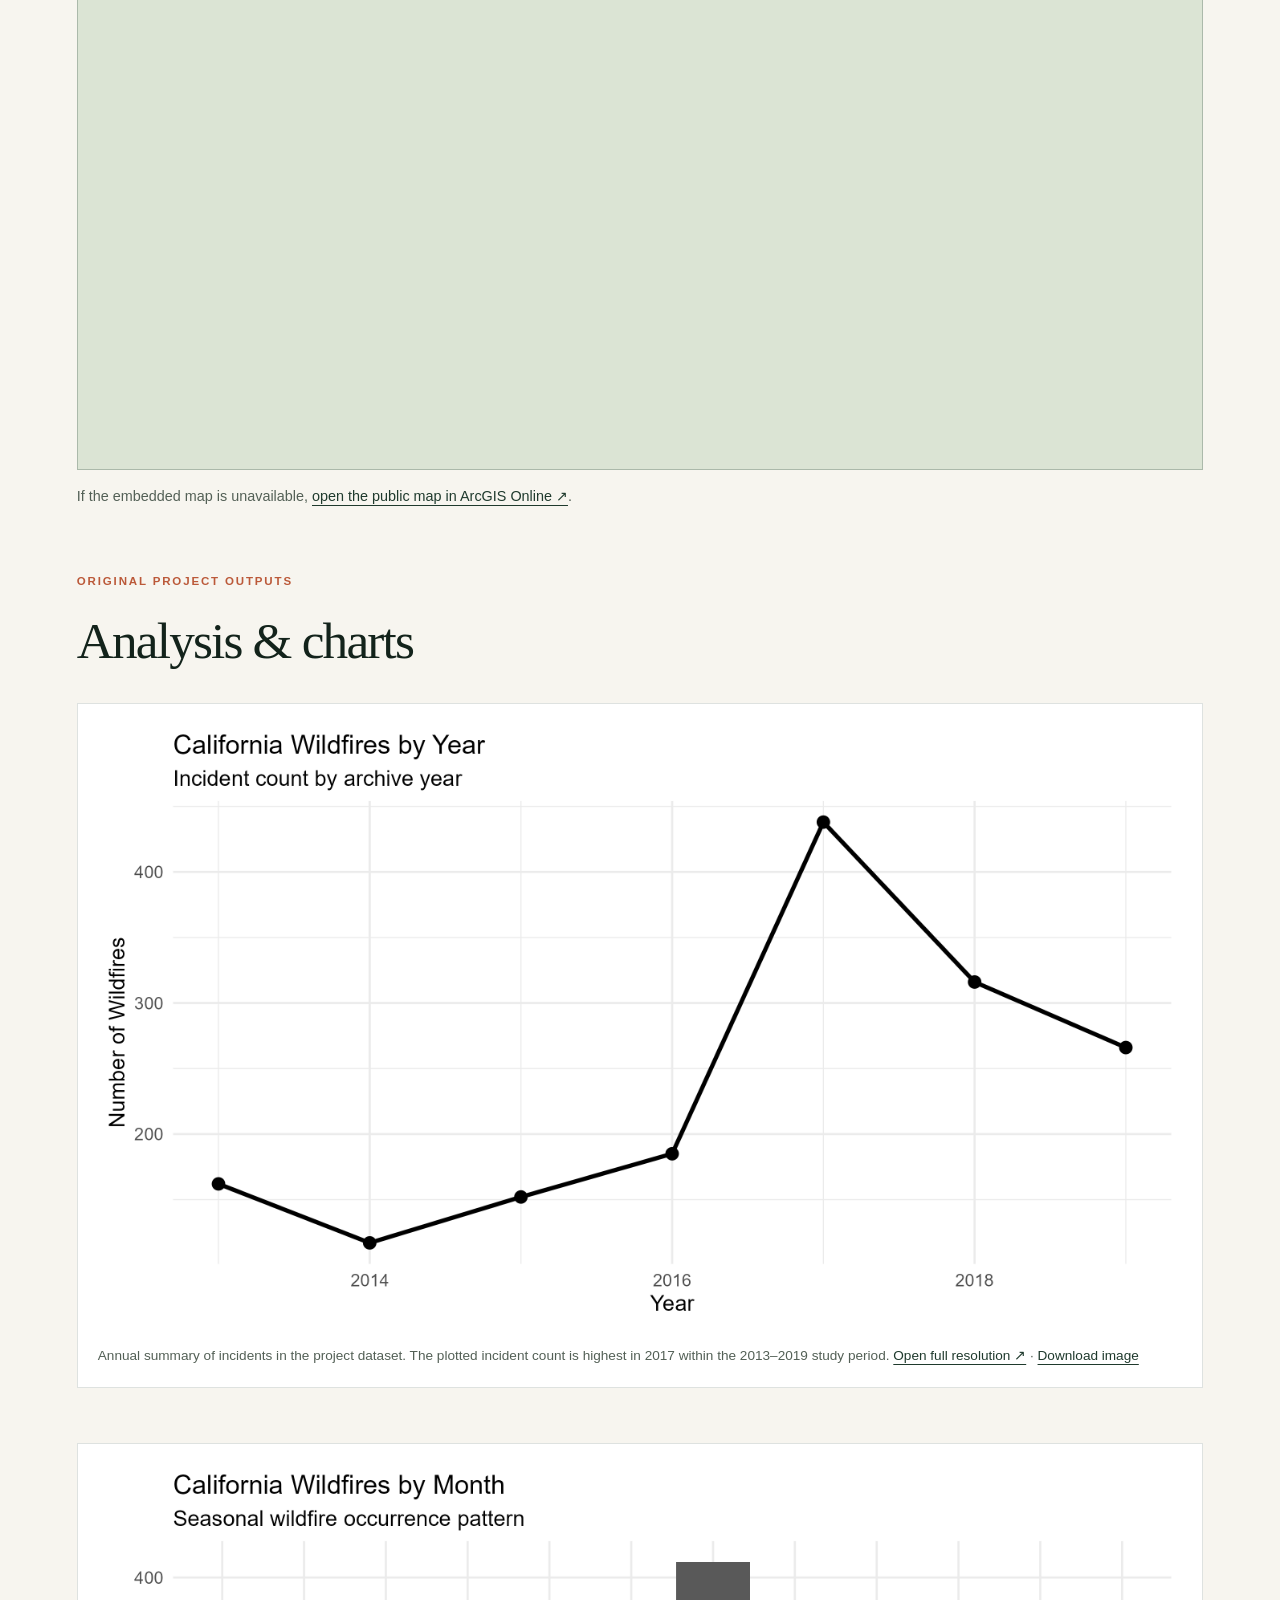
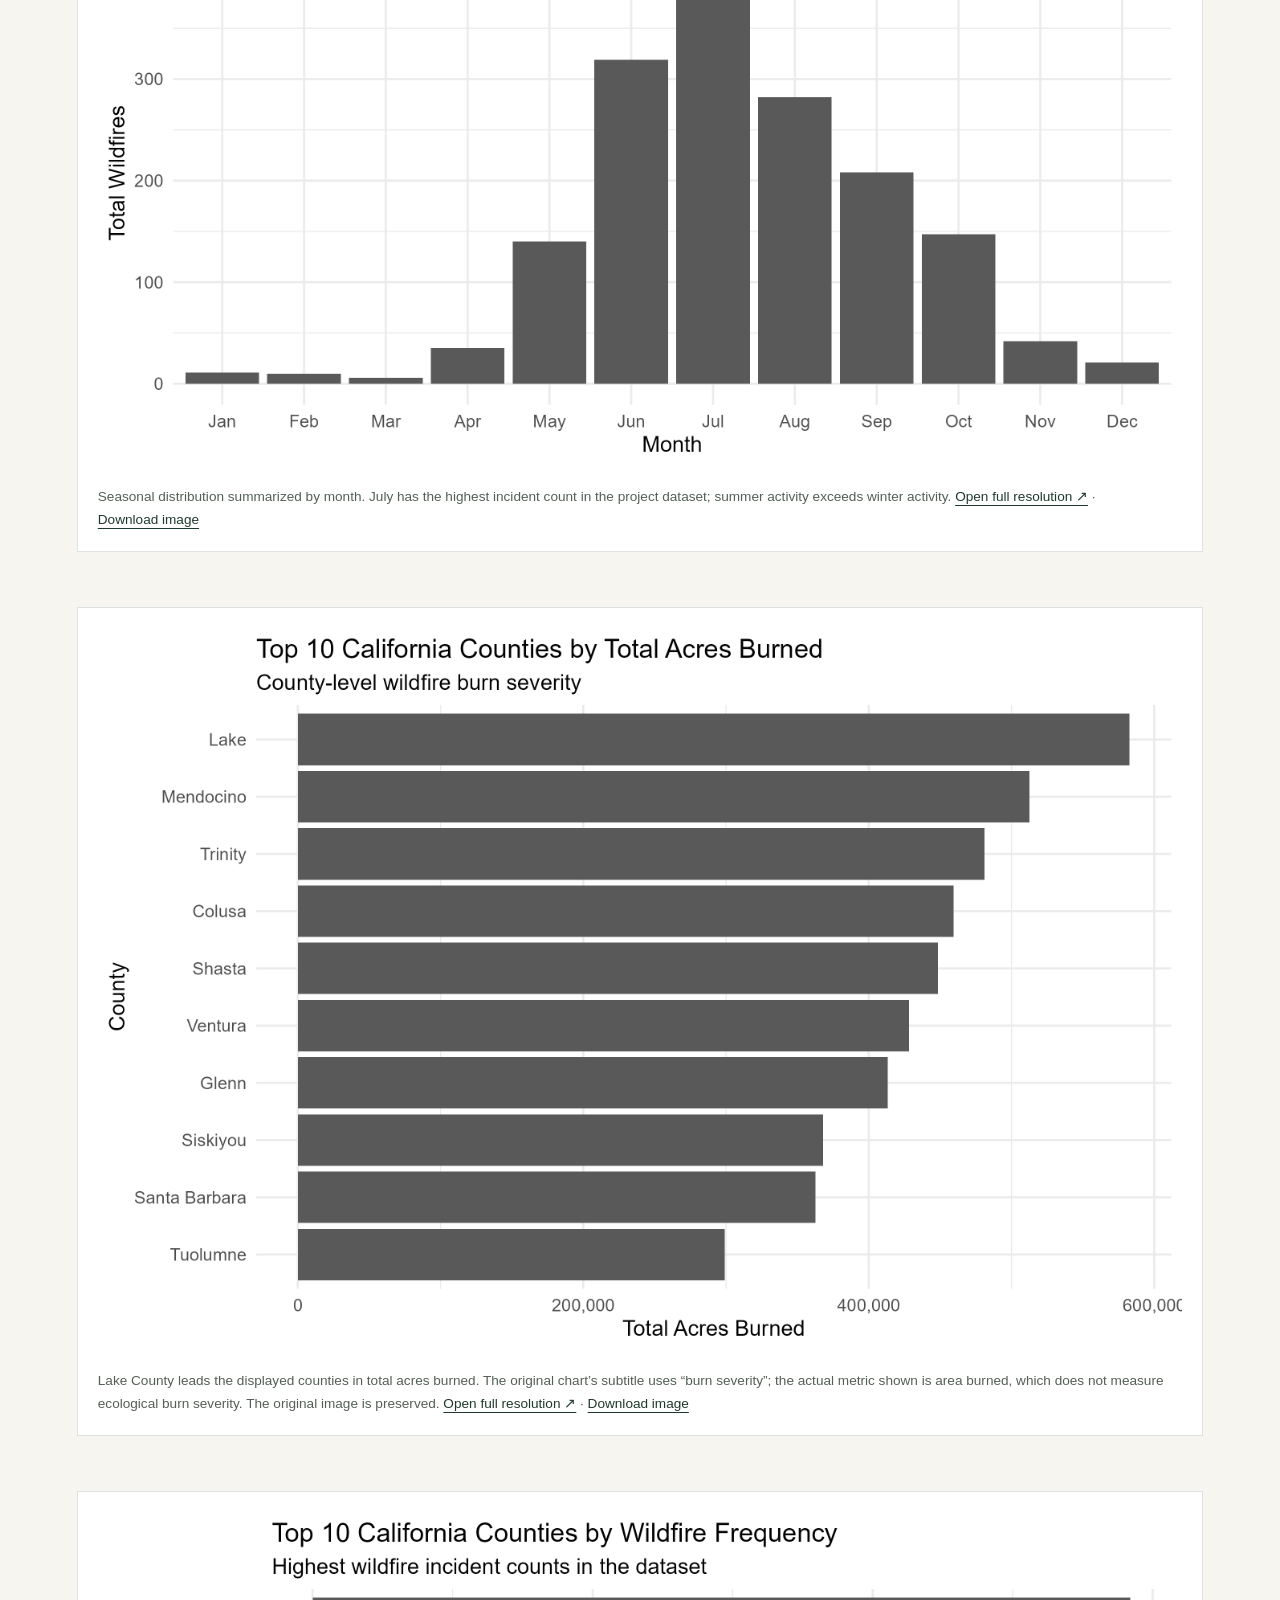
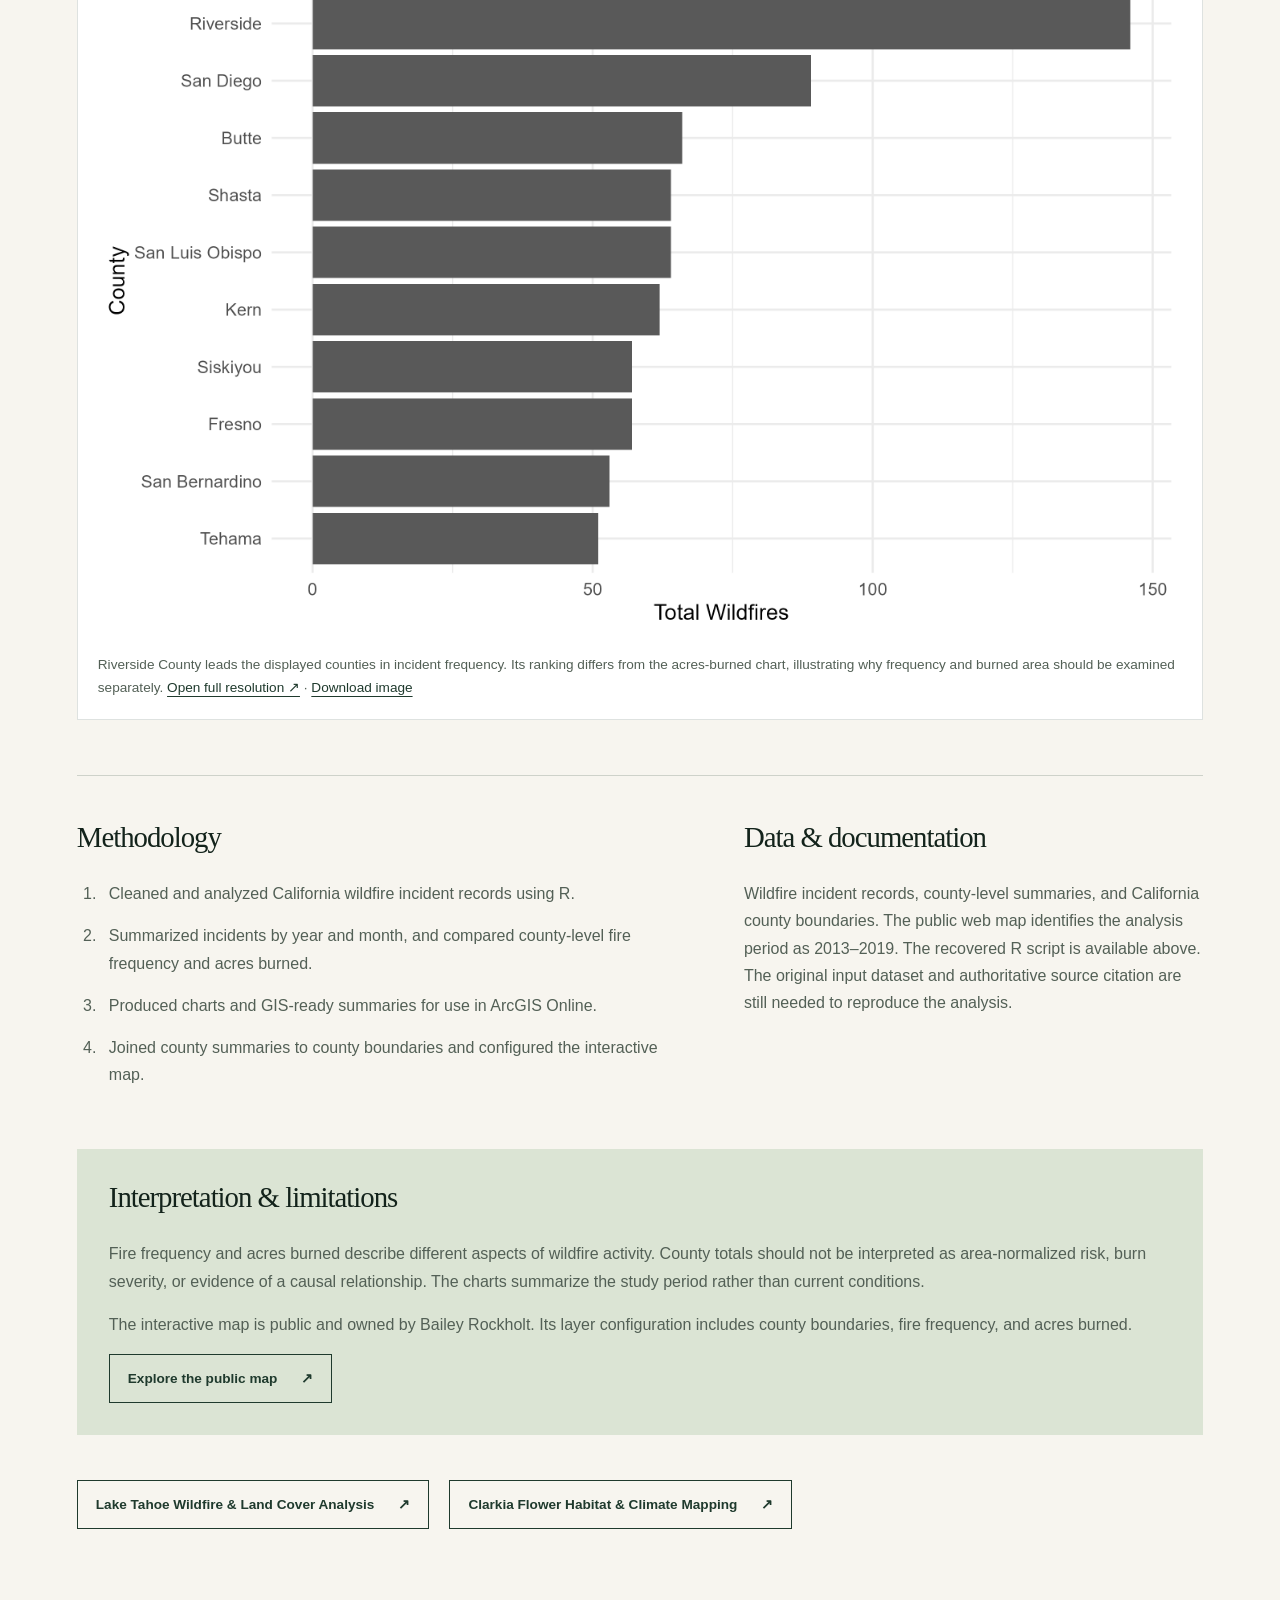
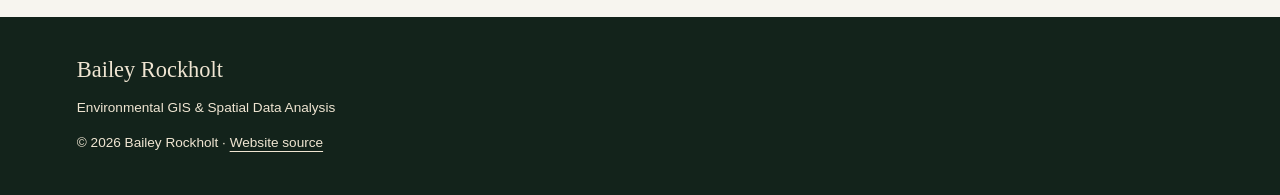
==== commit 6d73a0b3: "Add consolidated GIS resume and supplied R and Python project evidence" ====
--- a/california-wildfire.html
+++ b/california-wildfire.html
@@ -52,6 +52,7 @@
 <p>R data preparation · Temporal aggregation · County summaries · Attribute joins · Statistical visualization · Web GIS</p>
 </aside>
 </div>
+<section class="source-section" aria-labelledby="source-title"><p class="eyebrow">Programming evidence</p><h2 id="source-title">Explore the R workflow</h2><p>The supplied recovered script checks required fields, cleans text and dates, summarizes temporal and county patterns, exports GIS-ready tables, and builds charts with ggplot2. It also contains an explicitly exploratory time-trend model.</p><div class="actions"><a class="button" href="https://github.com/baileyrockholt/Bailey-Rockholt-GIS-Portfolio/blob/portfolio/environmental-gis-case-studies/code/california_wildfire_gis_portfolio.R">View R source on GitHub ↗</a><a class="button" href="code/california_wildfire_gis_portfolio.R" download>Download R script</a><a class="button" href="code/README.md">Read setup and limitations</a></div><p class="map-help">The raw input CSV was not supplied, so this recovered version has not been rerun here. The original charts remain project evidence; exact reproduction is not claimed. Review multi-county join keys and the missing-fatality assumption before reuse.</p></section>
 <section class="interactive-project" aria-labelledby="interactive-title">
 <p class="eyebrow">Explore the spatial results</p>
 <h2 id="interactive-title">California wildfire map</h2>
@@ -103,7 +104,7 @@
 </section>
 <section>
 <h2>Data & documentation</h2>
-<p>Wildfire incident records, county-level summaries, and California county boundaries. The public web map identifies the analysis period as 2013–2019. The original input dataset, full source citation, and R script are not included in this repository.</p>
+<p>Wildfire incident records, county-level summaries, and California county boundaries. The public web map identifies the analysis period as 2013–2019. The recovered R script is available above. The original input dataset and authoritative source citation are still needed to reproduce the analysis.</p>
 </section>
 </div>
 <section class="limits">
--- a/style.css
+++ b/style.css
@@ -575,10 +575,25 @@
   animation:none!important
 }
 
-}
+}
 
 /* Interactive project map */
 .interactive-project { margin: 0 0 64px; }
 .map-embed { display: block; width: 100%; height: 640px; border: 1px solid #1f3a2d40; background: var(--sage); }
 .map-help { margin-top: 14px; font-size: .9rem; }
 @media (max-width: 700px) { .map-embed { height: 480px; } }
+
+.source-section { padding: 28px 0 40px; border-top: 1px solid #1f3a2d30; }
+.case-summary > * { min-width: 0; }
+.programming-feature { display:flex; align-items:center; gap:32px; border-top:1px solid #dbe4d460; margin-top:32px; padding-top:32px; }
+.programming-feature>div { flex:1; }
+.programming-feature .button { flex-shrink:0; }
+.example-output { margin:40px 0; }
+.table-scroll { overflow-x:auto; margin-bottom:24px; }
+table { width:100%; border-collapse:collapse; background:white; font-size:.95rem; }
+caption { text-align:left; padding-bottom:12px; color:var(--muted); }
+th,td { text-align:left; padding:14px; border:1px solid #1f3a2d30; }
+th { background:var(--sage); }
+pre { padding:18px; background:var(--sand); overflow-x:auto; }
+.record-list p { font-size:.88rem; margin:8px 0 0; }
+@media(max-width:700px) { .programming-feature { display:block; } .programming-feature .button { margin-top:16px; } }
